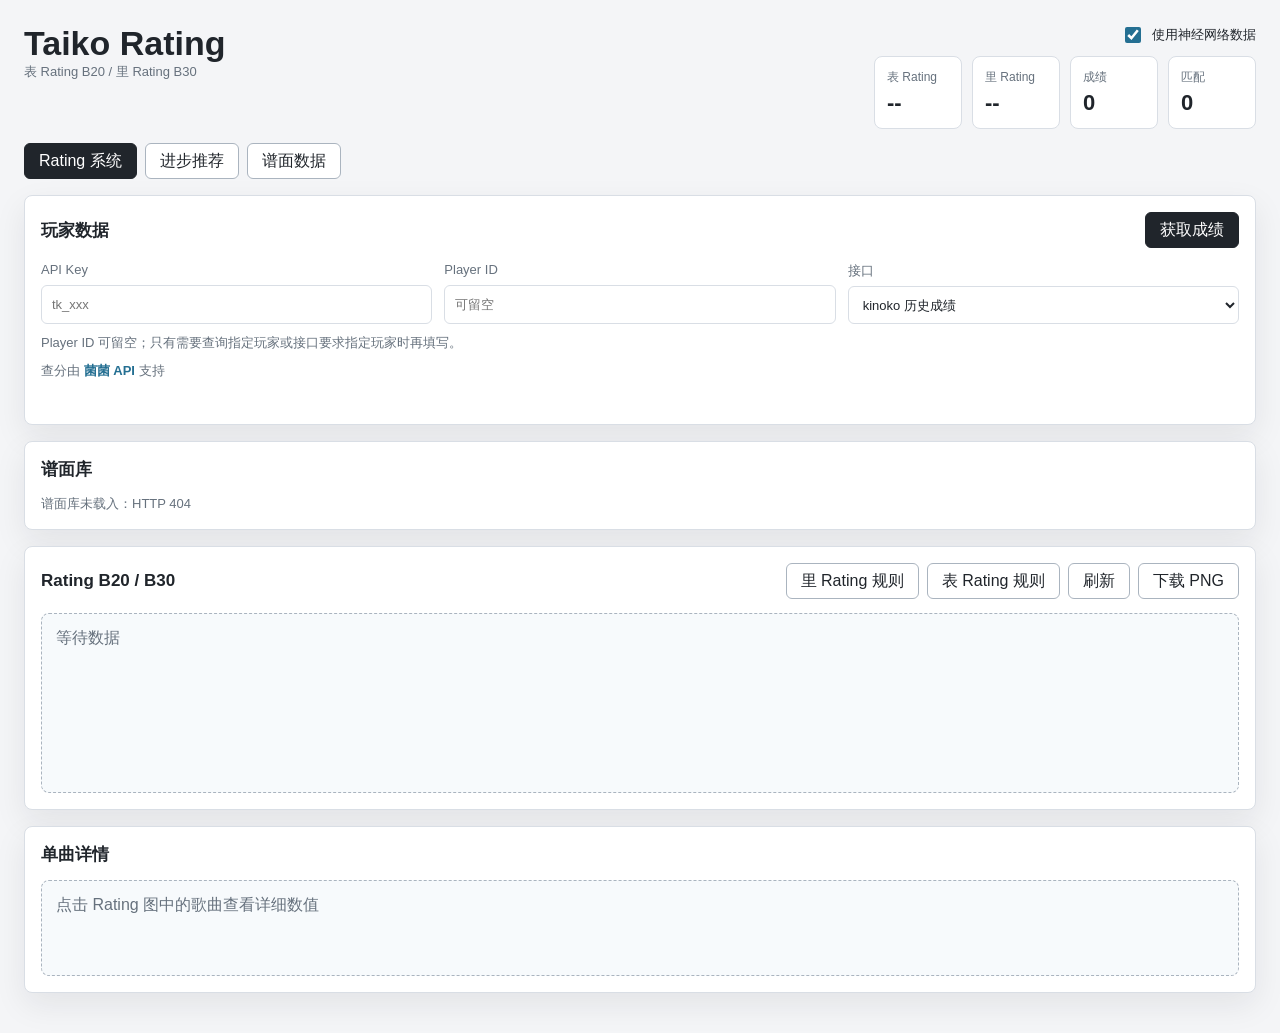
==== index.html @ 65505ca3 "Move feedback votes into chart metrics" ====
<!doctype html>
<html lang="zh-CN">
  <head>
    <meta charset="UTF-8" />
    <meta name="viewport" content="width=device-width, initial-scale=1.0" />
    <title>Taiko Rating</title>
    <link rel="stylesheet" href="styles.css?v=20260706-feedback-inline" />
  </head>
  <body>
    <main class="app-shell">
      <header class="topbar">
        <div>
          <h1>Taiko Rating</h1>
          <p>表 Rating B20 / 里 Rating B30</p>
        </div>
        <div class="topbar-actions">
          <label class="toggle-line">
            <input id="useEncoderInput" type="checkbox" checked />
            使用神经网络数据
          </label>
          <div class="summary-strip">
            <div>
              <span>表 Rating</span>
              <strong id="classicRatingValue">--</strong>
            </div>
            <div>
              <span>里 Rating</span>
              <strong id="ratingValue">--</strong>
            </div>
            <div>
              <span>成绩</span>
              <strong id="recordCount">0</strong>
            </div>
            <div>
              <span>匹配</span>
              <strong id="matchedCount">0</strong>
            </div>
          </div>
        </div>
      </header>

      <nav class="page-tabs" aria-label="页面">
        <button class="is-active" type="button" data-page-target="ratingPage">Rating 系统</button>
        <button type="button" data-page-target="recommendPage">进步推荐</button>
        <button type="button" data-page-target="dataPage">谱面数据</button>
      </nav>

      <section id="ratingPage" class="page-panel is-active">
        <div class="rating-layout">
          <section class="workspace">
            <section class="panel">
              <div class="panel-head">
                <h2>玩家数据</h2>
                <button id="fetchButton" type="button">获取成绩</button>
              </div>
              <div class="form-grid">
                <label>
                  API Key
                  <input id="apiKeyInput" type="password" autocomplete="off" placeholder="tk_xxx" />
                </label>
                <label>
                  Player ID
                  <input id="playerIdInput" type="text" inputmode="numeric" placeholder="可留空" />
                </label>
                <label>
                  接口
                  <select id="endpointSelect">
                    <option value="kinoko">kinoko 历史成绩</option>
                    <option value="hiroba">hiroba 最新成绩</option>
                  </select>
                </label>
              </div>
              <p class="api-credit">Player ID 可留空；只有需要查询指定玩家或接口要求指定玩家时再填写。</p>
              <p class="api-credit">
                查分由
                <a href="https://kinoko.zorua.cn/account?tab=public" target="_blank" rel="noopener noreferrer">菌菌 API</a>
                支持
              </p>
              <p id="fetchStatus" class="status-line"></p>
            </section>

            <section class="panel">
              <div class="panel-head">
                <h2>谱面库</h2>
              </div>
              <p id="constantsStatus" class="status-line"></p>
            </section>

            <section class="panel">
              <div class="panel-head">
                <h2>Rating B20 / B30</h2>
                <div class="button-row rating-actions">
                  <button id="curveButton" type="button">里 Rating 规则</button>
                  <button id="classicRuleButton" type="button">表 Rating 规则</button>
                  <button id="recalculateButton" type="button">刷新</button>
                  <button id="exportButton" type="button">下载 PNG</button>
                </div>
              </div>
              <div id="ratingSvgWrap" class="rating-svg-wrap muted-box">等待数据</div>
            </section>

            <section class="panel">
              <div class="panel-head">
                <h2>单曲详情</h2>
              </div>
              <div id="ratingDetail" class="detail-panel muted-box">点击 Rating 图中的歌曲查看详细数值</div>
            </section>
          </section>
        </div>
      </section>

      <section id="recommendPage" class="page-panel">
        <section class="panel">
          <div class="panel-head">
            <h2>进步推荐</h2>
            <button id="recommendRefreshButton" type="button">刷新推荐</button>
          </div>
          <div class="recommend-controls">
            <label>
              练习对象
              <select id="recommendTargetSelect">
                <option value="auto">自动判断</option>
                <option value="power">大歌力</option>
                <option value="stamina">体力</option>
                <option value="speed">高速力</option>
                <option value="accuracy">精度力</option>
                <option value="rhythm">节奏处理</option>
                <option value="complex">复合处理</option>
              </select>
            </label>
            <label class="toggle-line recommend-toggle">
              <input id="recommendEncoderInput" type="checkbox" />
              推荐神经网络数据
            </label>
            <label class="toggle-line recommend-toggle">
              <input id="recommendLowDifficultyInput" type="checkbox" disabled />
              允许松以下难度
            </label>
          </div>
          <div id="recommendSummary" class="recommend-summary">
            <span class="recommend-chip">等待成绩</span>
          </div>
          <p id="recommendWeakness" class="status-line">先获取成绩并计算 Rating。</p>
        </section>

        <section class="panel">
          <div class="panel-head">
            <h2>推荐歌曲</h2>
            <span id="recommendCount" class="status-line"></span>
          </div>
          <div class="table-wrap">
            <table class="recommend-table">
              <thead>
                <tr>
                  <th>#</th>
                  <th>曲名</th>
                  <th>难度</th>
                  <th>定数</th>
                  <th>区间</th>
                  <th>练习对象</th>
                  <th>特征</th>
                </tr>
              </thead>
              <tbody id="recommendTableBody">
                <tr>
                  <td colspan="7" class="empty-cell">等待成绩</td>
                </tr>
              </tbody>
            </table>
          </div>
        </section>
      </section>

      <section id="dataPage" class="page-panel">
        <section class="panel">
          <div class="panel-head">
            <h2>谱面数据筛选</h2>
            <div class="button-row">
              <button id="addFilterButton" type="button">新增筛选</button>
              <button id="clearFiltersButton" type="button">清空筛选</button>
            </div>
          </div>
          <div class="data-controls">
            <label>
              搜索曲名
              <input id="chartSearchInput" type="search" placeholder="曲名 / 别名 / id" />
            </label>
            <label>
              难度
              <select id="chartCourseSelect">
                <option value="">全部</option>
                <option value="Normal">竹</option>
                <option value="Hard">松</option>
                <option value="Oni">魔王</option>
                <option value="Edit">里魔王</option>
              </select>
            </label>
            <label>
              排序字段
              <select id="chartSortField"></select>
            </label>
            <label>
              方向
              <select id="chartSortDir">
                <option value="desc">降序</option>
                <option value="asc">升序</option>
              </select>
            </label>
          </div>
          <div id="filterRows" class="filter-rows"></div>
          <p id="chartBrowserStatus" class="status-line"></p>
        </section>

        <section class="panel">
          <div class="panel-head">
            <h2>谱面列表</h2>
            <span id="chartResultCount" class="status-line"></span>
          </div>
          <div class="table-wrap">
            <table class="data-table">
              <thead>
                <tr>
                  <th>曲名</th>
                  <th>难度</th>
                  <th>星级</th>
                  <th>定数</th>
                  <th>BPM</th>
                  <th>combo</th>
                  <th>复合</th>
                  <th>平均密度</th>
                  <th>瞬间密度</th>
                  <th>咚咔复杂度</th>
                  <th>BPM变化</th>
                  <th>HS变化</th>
                  <th>来源</th>
                </tr>
              </thead>
              <tbody id="chartTableBody">
                <tr>
                  <td colspan="13" class="empty-cell">谱面库加载中</td>
                </tr>
              </tbody>
            </table>
          </div>
          <div id="chartPagination" class="pagination" aria-label="谱面分页"></div>
        </section>

      </section>
    </main>

    <div id="chartModal" class="modal-backdrop" hidden>
      <section class="modal-panel" role="dialog" aria-modal="true" aria-labelledby="chartModalTitle">
        <div class="modal-head">
          <div>
            <span>谱面详情</span>
            <h2 id="chartModalTitle">谱面详情</h2>
          </div>
          <button id="chartModalClose" class="modal-close" type="button">关闭</button>
        </div>
        <div id="chartModalBody" class="modal-body"></div>
      </section>
    </div>

    <div id="curveModal" class="modal-backdrop" hidden>
      <section class="modal-panel curve-modal-panel" role="dialog" aria-modal="true" aria-labelledby="curveModalTitle">
        <div class="modal-head">
          <div>
            <span>里 Rating 规则</span>
            <h2 id="curveModalTitle">能打什么定数</h2>
          </div>
          <button id="curveModalClose" class="modal-close" type="button">关闭</button>
        </div>
        <div class="modal-body">
          <figure class="curve-figure">
            <img src="taiko_rating_curve.png?v=20260706-feedback-inline" alt="太鼓新 Rating 分数补正曲线" />
            <figcaption>里 Rating 单曲评价 = 谱面定数 + 分数补正。</figcaption>
          </figure>
          <div class="rule-copy">
            <p>里 Rating 是为了描述“你大致能打什么定数的歌曲”而设计的：它只统计已经过关的成绩，并按分数曲线给单曲定数加上补正。</p>
            <p>这个数值主要补足表 Rating 对入门和非顶尖玩家不够友好的问题。表 Rating 很依赖良率与旧公式映射，低分段容易出现“数值很好看但不直观对应能打的定数”的情况；里 Rating 则优先把过关能力放在中心。</p>
          </div>
        </div>
      </section>
    </div>

    <div id="classicRuleModal" class="modal-backdrop" hidden>
      <section class="modal-panel curve-modal-panel" role="dialog" aria-modal="true" aria-labelledby="classicRuleModalTitle">
        <div class="modal-head">
          <div>
            <span>表 Rating 规则</span>
            <h2 id="classicRuleModalTitle">旧公式与六维</h2>
          </div>
          <button id="classicRuleModalClose" class="modal-close" type="button">关闭</button>
        </div>
        <div class="modal-body">
          <div class="rule-copy">
            <h3>表 Rating</h3>
            <p>表 Rating 使用旧社区公式。单曲先把谱面定数映射成“定数得点 x”，再把玩家良率映射成“良率表现 y”，最后把 x 和 y 合成为单曲表 Rating；总分取单曲表 Rating 的 B20，并固定除以 20。</p>
            <h3>关键数值</h3>
            <p>定数得点是把谱面定数换算成旧公式内部难度分的结果。它不是原始定数，而是“这首谱面本身有多难”的非线性分值，越高定数增长越快。</p>
            <p>复合数值表示谱面里需要手顺处理的复合配置强度，主要描述长复合、复杂复合、复合密集段带来的处理压力。</p>
            <p>咚咔复杂度表示红蓝音符类型切换的复杂程度，越高说明咚/咔交替、音色切换和识别负担越重；它会参与节奏处理维度，而不是直接等同于复合处理。</p>
            <h3>六维数据</h3>
            <p>六维基于表 Rating 的单曲结果继续拆分：大歌力主要来自定数得点，精度力主要来自良率表现，体力来自平均密度，高速力来自瞬间密度，节奏处理来自咚咔复杂度和 BPM 变化，复合处理来自复合数值。</p>
            <p>每个维度都会对可计入歌曲单独取 B20，再固定除以 20，所以六维不是同一批歌的拆解，而是各维度各自的最佳二十首。</p>
          </div>
        </div>
      </section>
    </div>

    <div id="exportModal" class="modal-backdrop" hidden>
      <section class="modal-panel export-modal-panel" role="dialog" aria-modal="true" aria-labelledby="exportModalTitle">
        <div class="modal-head">
          <div>
            <span>下载 PNG</span>
            <h2 id="exportModalTitle">Rating 图片已生成</h2>
          </div>
          <button id="exportModalClose" class="modal-close" type="button">关闭</button>
        </div>
        <div class="modal-body">
          <p class="export-help">如果手机没有自动保存，请点“打开原图”或长按图片保存。</p>
          <div class="button-row export-actions">
            <a id="exportDownloadLink" class="button-link" href="#" download>保存 PNG</a>
            <button id="exportOpenButton" type="button">打开原图</button>
          </div>
          <img id="exportImage" class="export-preview" alt="Rating PNG 预览" />
        </div>
      </section>
    </div>

    <script>
      window.TAIKO_FEEDBACK_API_BASE = "https://taiko-rating-feedback.mmtumr.workers.dev";
    </script>
    <script src="rating_image.js?v=20260706-feedback-inline"></script>
    <script src="app.js?v=20260706-feedback-inline"></script>
  </body>
</html>
---- styles.css ----
:root {
  color-scheme: light;
  --bg: #f4f5f7;
  --surface: #ffffff;
  --surface-2: #f7fafc;
  --line: #d9dee5;
  --line-strong: #aab4bf;
  --ink: #20252b;
  --muted: #66717d;
  --accent: #a23b35;
  --blue: #246f92;
  --green: #237b62;
  --shadow: 0 12px 32px rgba(23, 31, 42, 0.08);
}

* {
  box-sizing: border-box;
}

body {
  margin: 0;
  background: var(--bg);
  color: var(--ink);
  font-family: "Microsoft YaHei", "Segoe UI", Arial, sans-serif;
}

button,
input,
select,
textarea {
  font: inherit;
}

button,
.button-link {
  border: 1px solid var(--ink);
  background: var(--ink);
  color: #fff;
  min-height: 36px;
  padding: 0 14px;
  border-radius: 6px;
  cursor: pointer;
  display: inline-flex;
  align-items: center;
  justify-content: center;
  text-decoration: none;
}

button:hover,
.button-link:hover {
  filter: brightness(0.96);
}

button:disabled {
  cursor: wait;
  opacity: 0.68;
}

.button-row {
  display: flex;
  flex-wrap: wrap;
  gap: 8px;
}

.button-row button,
.button-row .button-link,
.page-tabs button {
  background: #fff;
  color: var(--ink);
  border-color: var(--line-strong);
}

.app-shell {
  min-height: 100vh;
  padding: 24px;
}

.topbar {
  display: flex;
  justify-content: space-between;
  gap: 20px;
  align-items: flex-start;
  margin-bottom: 14px;
}

.topbar-actions {
  display: grid;
  justify-items: end;
  gap: 10px;
}

h1,
h2,
h3,
p {
  margin: 0;
}

h1 {
  font-size: 34px;
  letter-spacing: 0;
}

h2 {
  font-size: 17px;
  letter-spacing: 0;
}

h3 {
  font-size: 16px;
}

.topbar p,
.status-line,
.subtle {
  color: var(--muted);
  font-size: 13px;
}

.summary-strip {
  display: grid;
  grid-template-columns: repeat(4, minmax(88px, 1fr));
  gap: 10px;
}

.summary-strip div {
  border: 1px solid var(--line);
  background: var(--surface);
  padding: 12px;
  border-radius: 8px;
  min-width: 88px;
}

.summary-strip span {
  display: block;
  color: var(--muted);
  font-size: 12px;
}

.summary-strip strong {
  display: block;
  font-size: 22px;
  margin-top: 4px;
}

.toggle-line {
  display: inline-flex;
  align-items: center;
  gap: 8px;
  color: var(--ink);
  font-size: 13px;
  user-select: none;
}

.toggle-line input {
  width: 16px;
  min-height: 16px;
  accent-color: var(--blue);
}

.page-tabs {
  display: flex;
  gap: 8px;
  margin-bottom: 16px;
}

.page-tabs button.is-active {
  background: var(--ink);
  color: #fff;
  border-color: var(--ink);
}

.page-panel {
  display: none;
}

.page-panel.is-active {
  display: block;
}

.rating-layout {
  display: block;
}

.workspace {
  min-width: 0;
}

.panel {
  background: var(--surface);
  border: 1px solid var(--line);
  border-radius: 8px;
  padding: 16px;
  box-shadow: var(--shadow);
  margin-bottom: 16px;
}

.panel-head {
  display: flex;
  justify-content: space-between;
  align-items: center;
  gap: 12px;
  margin-bottom: 14px;
}

.form-grid,
.data-controls {
  display: grid;
  grid-template-columns: repeat(3, minmax(160px, 1fr));
  gap: 12px;
}

.data-controls {
  grid-template-columns: minmax(220px, 1.3fr) repeat(3, minmax(130px, 1fr));
}

label {
  display: grid;
  gap: 6px;
  color: var(--muted);
  font-size: 13px;
}

input,
select,
textarea {
  width: 100%;
  border: 1px solid var(--line);
  border-radius: 6px;
  background: #fff;
  color: var(--ink);
  min-height: 38px;
  padding: 8px 10px;
  outline: none;
}

input:focus,
select:focus,
textarea:focus {
  border-color: var(--blue);
  box-shadow: 0 0 0 3px rgba(36, 111, 146, 0.14);
}

.status-line {
  min-height: 18px;
  margin-top: 10px;
}

.api-credit {
  margin: 10px 0 0;
  color: var(--muted);
  font-size: 13px;
}

.api-credit a {
  color: var(--blue);
  font-weight: 700;
  text-decoration: none;
}

.api-credit a:hover {
  text-decoration: underline;
}

.table-wrap {
  overflow: auto;
  border: 1px solid var(--line);
  border-radius: 8px;
}

table {
  width: 100%;
  border-collapse: collapse;
  min-width: 820px;
}

.data-table {
  min-width: 1260px;
}

.recommend-table {
  min-width: 1020px;
}

th,
td {
  text-align: left;
  padding: 9px 10px;
  border-bottom: 1px solid var(--line);
  font-size: 13px;
  vertical-align: middle;
}

th {
  background: #eef1f4;
  color: var(--muted);
  font-weight: 700;
  white-space: nowrap;
}

td {
  background: #fff;
}

tr:last-child td {
  border-bottom: 0;
}

tbody tr.clickable-row {
  cursor: pointer;
}

tbody tr.clickable-row:hover td,
tbody tr.clickable-row.is-selected td {
  background: #eef7fb;
}

.empty-cell {
  color: var(--muted);
  text-align: center;
  padding: 40px 12px;
}

.rating-svg-wrap {
  overflow: auto;
  border: 1px solid var(--line);
  border-radius: 8px;
  background: #f7fafc;
}

.rating-svg-wrap.muted-box {
  min-height: 180px;
}

.rating-object-svg {
  display: block;
  width: 100%;
  min-width: 980px;
  height: auto;
}

.rating-svg-row {
  cursor: pointer;
  outline: none;
}

.rating-svg-row:hover rect:first-child,
.rating-svg-row:focus rect:first-child {
  fill: #eef7fb;
  stroke-width: 2;
}

.level-badge,
.source-badge {
  display: inline-flex;
  min-width: 34px;
  justify-content: center;
  border: 1px solid var(--line);
  border-radius: 999px;
  padding: 2px 8px;
  color: var(--muted);
  background: var(--surface-2);
  white-space: nowrap;
}

.source-badge.excel {
  color: var(--green);
  border-color: rgba(35, 123, 98, 0.28);
  background: rgba(35, 123, 98, 0.08);
}

.source-badge.fumen {
  color: #8a5a12;
  border-color: rgba(138, 90, 18, 0.28);
  background: rgba(138, 90, 18, 0.08);
}

.source-badge.encoder {
  color: var(--blue);
  border-color: rgba(36, 111, 146, 0.28);
  background: rgba(36, 111, 146, 0.08);
}

.recommend-summary {
  display: flex;
  flex-wrap: wrap;
  gap: 8px;
}

.recommend-controls {
  display: grid;
  grid-template-columns: minmax(180px, 260px) repeat(2, max-content);
  gap: 12px;
  align-items: end;
  margin-bottom: 12px;
}

.recommend-toggle {
  min-height: 38px;
  padding-bottom: 1px;
}

.recommend-toggle:has(input:disabled) {
  opacity: 0.55;
}

.recommend-chip,
.recommend-band {
  display: inline-flex;
  align-items: center;
  min-height: 28px;
  border: 1px solid var(--line);
  border-radius: 999px;
  padding: 3px 10px;
  background: var(--surface-2);
  color: var(--muted);
  font-size: 13px;
  white-space: nowrap;
}

.recommend-chip strong {
  color: var(--ink);
  margin-right: 4px;
}

.recommend-band.same {
  color: var(--blue);
  border-color: rgba(36, 111, 146, 0.28);
  background: rgba(36, 111, 146, 0.08);
}

.recommend-band.high {
  color: #8a5a12;
  border-color: rgba(138, 90, 18, 0.28);
  background: rgba(138, 90, 18, 0.08);
}

.recommend-band.low {
  color: var(--green);
  border-color: rgba(35, 123, 98, 0.28);
  background: rgba(35, 123, 98, 0.08);
}

.detail-panel {
  min-height: 96px;
}

.muted-box {
  border: 1px dashed var(--line-strong);
  border-radius: 8px;
  padding: 14px;
  color: var(--muted);
  background: var(--surface-2);
}

.detail-grid {
  display: grid;
  grid-template-columns: repeat(4, minmax(120px, 1fr));
  gap: 10px;
}

.detail-item {
  border: 1px solid var(--line);
  border-radius: 8px;
  padding: 10px;
  background: #fff;
}

.detail-item span {
  display: block;
  color: var(--muted);
  font-size: 12px;
  margin-bottom: 5px;
}

.detail-item strong {
  display: block;
  overflow-wrap: anywhere;
  font-size: 15px;
}

.filter-rows {
  display: grid;
  gap: 8px;
  margin-top: 12px;
}

.filter-row {
  display: grid;
  grid-template-columns: minmax(140px, 1fr) 110px minmax(160px, 1.2fr) auto;
  gap: 8px;
  align-items: end;
}

.filter-row button {
  min-width: 70px;
  background: #fff;
  color: var(--ink);
  border-color: var(--line-strong);
}

.pagination {
  display: flex;
  flex-wrap: wrap;
  gap: 8px;
  align-items: center;
  justify-content: flex-end;
  margin-top: 12px;
}

.pagination button {
  min-width: 38px;
  height: 34px;
  padding: 0 10px;
  background: #fff;
  color: var(--ink);
  border-color: var(--line-strong);
}

.pagination button.is-active {
  color: #fff;
  background: var(--blue);
  border-color: var(--blue);
}

.pagination button:disabled {
  cursor: not-allowed;
  color: var(--muted);
  background: var(--surface-2);
  opacity: 0.62;
}

.pagination-gap {
  color: var(--muted);
  padding: 0 2px;
}

.numeric {
  font-variant-numeric: tabular-nums;
}

body.modal-open {
  overflow: hidden;
}

.modal-backdrop {
  position: fixed;
  inset: 0;
  z-index: 20;
  display: grid;
  place-items: center;
  padding: 18px;
  background: rgba(15, 23, 32, 0.46);
}

.modal-backdrop[hidden] {
  display: none;
}

.modal-panel {
  width: min(1120px, 100%);
  max-height: calc(100vh - 36px);
  overflow: auto;
  background: var(--surface);
  border: 1px solid var(--line);
  border-radius: 8px;
  box-shadow: 0 22px 56px rgba(15, 23, 32, 0.24);
}

.modal-head {
  position: sticky;
  top: 0;
  z-index: 1;
  display: flex;
  justify-content: space-between;
  align-items: flex-start;
  gap: 14px;
  padding: 16px;
  border-bottom: 1px solid var(--line);
  background: rgba(255, 255, 255, 0.96);
}

.modal-head span {
  display: block;
  color: var(--muted);
  font-size: 12px;
  margin-bottom: 4px;
}

.modal-head h2 {
  overflow-wrap: anywhere;
}

.modal-close {
  background: #fff;
  color: var(--ink);
  border-color: var(--line-strong);
  flex: 0 0 auto;
}

.modal-body {
  display: grid;
  gap: 16px;
  padding: 16px;
}

.modal-section {
  display: grid;
  gap: 10px;
}

.feedback-section {
  border-top: 1px solid var(--line);
  padding-top: 4px;
}

.feedback-head {
  display: flex;
  justify-content: space-between;
  gap: 12px;
  align-items: baseline;
}

.feedback-head span,
.feedback-counts {
  color: var(--muted);
  font-size: 12px;
}

.feedback-grid {
  display: grid;
  gap: 8px;
}

.feedback-row {
  display: grid;
  grid-template-columns: minmax(150px, 1fr) auto minmax(120px, auto);
  gap: 10px;
  align-items: center;
  border: 1px solid var(--line);
  border-radius: 8px;
  padding: 10px;
  background: #fff;
}

.feedback-row strong,
.feedback-row span {
  display: block;
}

.feedback-row span {
  color: var(--muted);
  font-size: 12px;
  margin-top: 3px;
}

.feedback-buttons {
  display: flex;
  gap: 8px;
}

.feedback-buttons button {
  min-height: 32px;
  padding: 0 10px;
  background: #fff;
  color: var(--ink);
  border-color: var(--line-strong);
}

.feedback-buttons button.is-selected {
  color: #fff;
  background: var(--blue);
  border-color: var(--blue);
}

.feedback-detail-item {
  display: grid;
  gap: 8px;
}

.feedback-inline {
  display: grid;
  gap: 6px;
}

.feedback-inline .feedback-buttons {
  display: grid;
  grid-template-columns: 1fr 1fr;
}

.feedback-inline .feedback-buttons button {
  width: 100%;
  min-height: 30px;
  padding: 0 8px;
}

.preview-images {
  display: grid;
  grid-template-columns: repeat(auto-fit, minmax(280px, 1fr));
  gap: 12px;
  align-items: start;
}

.preview-figure {
  margin: 0;
  overflow: hidden;
  border: 1px solid var(--line);
  border-radius: 8px;
  background: #fff;
}

.preview-figure img {
  display: block;
  width: 100%;
  height: auto;
  background: #fff;
}

.local-preview-figure {
  grid-column: 1 / -1;
}

.local-preview-frame {
  max-height: 720px;
  overflow: auto;
  background: #f7f8fa;
}

.local-preview-svg {
  display: block;
  width: 100%;
  min-width: 820px;
  height: auto;
}

.chart-player-figure {
  grid-column: 1 / -1;
}

.chart-player {
  display: grid;
  gap: 10px;
  padding: 12px;
  background: #f7f8fa;
}

.chart-player-canvas {
  display: block;
  width: 100%;
  height: 260px;
  border: 1px solid var(--line);
  border-radius: 8px;
  background: #fff;
}

.chart-player-controls {
  display: grid;
  grid-template-columns: auto minmax(180px, 1fr) auto auto auto;
  gap: 10px;
  align-items: center;
}

.chart-player-controls button,
.chart-player-controls select {
  min-height: 34px;
  background: #fff;
  color: var(--ink);
  border-color: var(--line-strong);
}

.chart-player-controls input[type="range"] {
  width: 100%;
  accent-color: var(--blue);
}

.chart-player-time {
  color: var(--muted);
  font-size: 13px;
  font-variant-numeric: tabular-nums;
  white-space: nowrap;
}

.preview-figure figcaption {
  display: flex;
  justify-content: space-between;
  gap: 10px;
  padding: 8px 10px;
  border-top: 1px solid var(--line);
  color: var(--muted);
  font-size: 12px;
}

.preview-empty {
  min-height: 80px;
  display: grid;
  place-items: center;
}

.curve-modal-panel,
.export-modal-panel {
  width: min(1040px, 100%);
}

.curve-figure {
  margin: 0;
  overflow: hidden;
  border: 1px solid var(--line);
  border-radius: 8px;
  background: #fff;
}

.curve-figure img {
  display: block;
  width: 100%;
  height: auto;
}

.curve-figure figcaption,
.export-help {
  color: var(--muted);
  font-size: 13px;
}

.curve-figure figcaption {
  padding: 10px 12px;
  border-top: 1px solid var(--line);
}

.rule-copy {
  display: grid;
  gap: 10px;
  color: var(--muted);
  font-size: 14px;
  line-height: 1.72;
}

.rule-copy h3 {
  margin-top: 2px;
  color: var(--ink);
}

.export-actions {
  justify-content: flex-start;
}

.export-preview {
  display: block;
  width: 100%;
  height: auto;
  border: 1px solid var(--line);
  border-radius: 8px;
  background: #fff;
}

@media (max-width: 1100px) {
  .topbar {
    flex-direction: column;
  }

  .topbar-actions {
    justify-items: stretch;
    width: 100%;
  }
}

@media (max-width: 760px) {
  .app-shell {
    padding: 12px;
  }

  .topbar,
  .panel-head {
    align-items: stretch;
    flex-direction: column;
  }

  .form-grid,
  .data-controls,
  .recommend-controls,
  .detail-grid,
  .filter-row {
    grid-template-columns: 1fr;
  }

  .summary-strip {
    grid-template-columns: repeat(2, minmax(0, 1fr));
  }

  .page-tabs,
  .rating-actions,
  .export-actions {
    display: grid;
    grid-template-columns: 1fr 1fr;
  }

  .rating-actions button:first-child,
  .export-actions .button-link {
    grid-column: 1 / -1;
  }

  .page-tabs button,
  .button-row button,
  .button-row .button-link {
    width: 100%;
    min-height: 42px;
    padding: 0 10px;
  }

  .panel {
    padding: 12px;
    margin-bottom: 12px;
  }

  .rating-svg-wrap,
  .table-wrap,
  .local-preview-frame {
    -webkit-overflow-scrolling: touch;
  }

  .rating-object-svg {
    min-width: 760px;
  }

  .data-table {
    min-width: 1120px;
  }

  .recommend-table {
    min-width: 920px;
  }

  .local-preview-svg {
    min-width: 720px;
  }

  .chart-player-canvas {
    height: 230px;
  }

  .chart-player-controls {
    grid-template-columns: 1fr 1fr;
  }

  .feedback-head,
  .feedback-row {
    align-items: stretch;
    grid-template-columns: 1fr;
  }

  .feedback-head {
    display: grid;
  }

  .feedback-buttons {
    display: grid;
    grid-template-columns: 1fr 1fr;
  }

  .chart-player-controls input[type="range"],
  .chart-player-time {
    grid-column: 1 / -1;
  }

  .modal-backdrop {
    padding: 0;
  }

  .modal-panel {
    width: 100%;
    min-height: 100vh;
    max-height: 100vh;
    border-radius: 0;
  }

  .modal-head {
    align-items: stretch;
    flex-direction: column;
  }

  .preview-images {
    grid-template-columns: 1fr;
  }

  .preview-figure figcaption {
    flex-direction: column;
  }

  h1 {
    font-size: 28px;
  }
}

@media (max-width: 420px) {
  .app-shell {
    padding: 10px;
  }

  h1 {
    font-size: 24px;
  }

  .summary-strip strong {
    font-size: 20px;
  }

  .rating-actions,
  .export-actions {
    grid-template-columns: 1fr;
  }
}
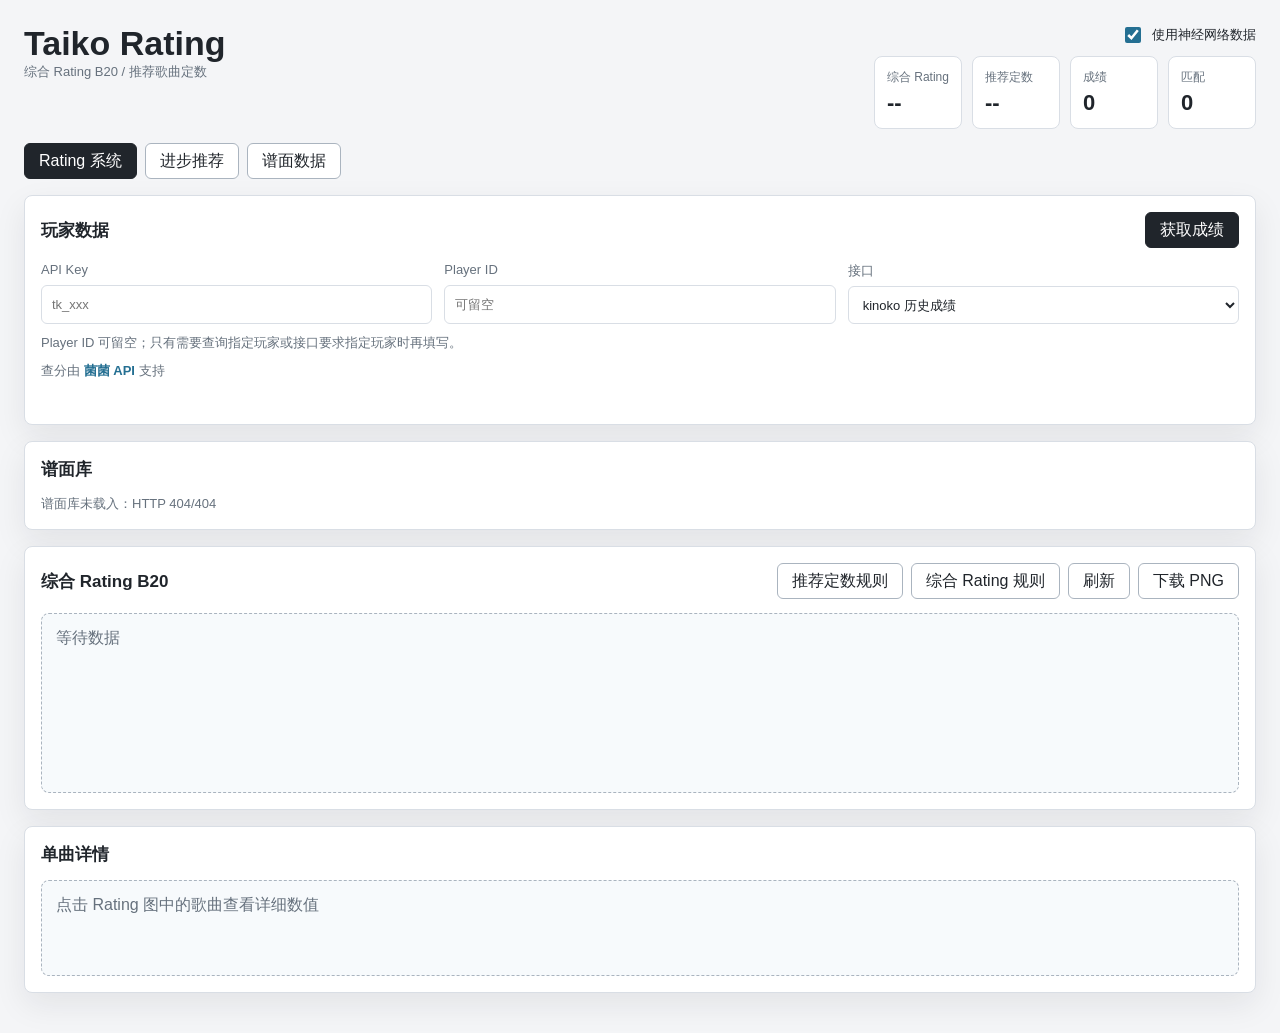
==== commit 5aaebede: "Replace new rating with playable constant" ====
--- a/index.html
+++ b/index.html
@@ -11,7 +11,7 @@
       <header class="topbar">
         <div>
           <h1>Taiko Rating</h1>
-          <p>表 Rating B20 / 里 Rating B30</p>
+          <p>综合 Rating B20 / 推荐歌曲定数</p>
         </div>
         <div class="topbar-actions">
           <label class="toggle-line">
@@ -20,11 +20,11 @@
           </label>
           <div class="summary-strip">
             <div>
-              <span>表 Rating</span>
+              <span>综合 Rating</span>
               <strong id="classicRatingValue">--</strong>
             </div>
             <div>
-              <span>里 Rating</span>
+              <span>推荐定数</span>
               <strong id="ratingValue">--</strong>
             </div>
             <div>
@@ -88,10 +88,10 @@
 
             <section class="panel">
               <div class="panel-head">
-                <h2>Rating B20 / B30</h2>
+                <h2>综合 Rating B20</h2>
                 <div class="button-row rating-actions">
-                  <button id="curveButton" type="button">里 Rating 规则</button>
-                  <button id="classicRuleButton" type="button">表 Rating 规则</button>
+                  <button id="curveButton" type="button">推荐定数规则</button>
+                  <button id="classicRuleButton" type="button">综合 Rating 规则</button>
                   <button id="recalculateButton" type="button">刷新</button>
                   <button id="exportButton" type="button">下载 PNG</button>
                 </div>
@@ -120,12 +120,12 @@
               练习对象
               <select id="recommendTargetSelect">
                 <option value="auto">自动判断</option>
-                <option value="power">大歌力</option>
                 <option value="stamina">体力</option>
-                <option value="speed">高速力</option>
-                <option value="accuracy">精度力</option>
-                <option value="rhythm">节奏处理</option>
-                <option value="complex">复合处理</option>
+                <option value="handspeed">手速</option>
+                <option value="burst">爆发</option>
+                <option value="accuracy">精度</option>
+                <option value="rhythm">节奏</option>
+                <option value="complex">复合</option>
               </select>
             </label>
             <label class="toggle-line recommend-toggle">
@@ -265,19 +265,15 @@
       <section class="modal-panel curve-modal-panel" role="dialog" aria-modal="true" aria-labelledby="curveModalTitle">
         <div class="modal-head">
           <div>
-            <span>里 Rating 规则</span>
-            <h2 id="curveModalTitle">能打什么定数</h2>
+            <span>推荐定数规则</span>
+            <h2 id="curveModalTitle">大约能打什么定数</h2>
           </div>
           <button id="curveModalClose" class="modal-close" type="button">关闭</button>
         </div>
         <div class="modal-body">
-          <figure class="curve-figure">
-            <img src="taiko_rating_curve.png?v=20260706-feedback-inline" alt="太鼓新 Rating 分数补正曲线" />
-            <figcaption>里 Rating 单曲评价 = 谱面定数 + 分数补正。</figcaption>
-          </figure>
           <div class="rule-copy">
-            <p>里 Rating 是为了描述“你大致能打什么定数的歌曲”而设计的：它只统计已经过关的成绩，并按分数曲线给单曲定数加上补正。</p>
-            <p>这个数值主要补足表 Rating 对入门和非顶尖玩家不够友好的问题。表 Rating 很依赖良率与旧公式映射，低分段容易出现“数值很好看但不直观对应能打的定数”的情况；里 Rating 则优先把过关能力放在中心。</p>
+            <p>推荐定数由综合 Rating 映射到历史段位赤合格能力，再换算为对应段位歌曲的平均传统定数。</p>
+            <p>换算采用初段到达人的单调分段曲线；例如综合 Rating 0.88 对应推荐定数约 6.93。它表示稳定适玩的中心值，不是偶然过关上限。</p>
           </div>
         </div>
       </section>
@@ -287,21 +283,21 @@
       <section class="modal-panel curve-modal-panel" role="dialog" aria-modal="true" aria-labelledby="classicRuleModalTitle">
         <div class="modal-head">
           <div>
-            <span>表 Rating 规则</span>
+            <span>综合 Rating 规则</span>
             <h2 id="classicRuleModalTitle">旧公式与六维</h2>
           </div>
           <button id="classicRuleModalClose" class="modal-close" type="button">关闭</button>
         </div>
         <div class="modal-body">
           <div class="rule-copy">
-            <h3>表 Rating</h3>
-            <p>表 Rating 使用旧社区公式。单曲先把谱面定数映射成“定数得点 x”，再把玩家良率映射成“良率表现 y”，最后把 x 和 y 合成为单曲表 Rating；总分取单曲表 Rating 的 B20，并固定除以 20。</p>
+            <h3>综合 Rating</h3>
+            <p>综合 Rating 的单曲公式与 SakuraBot 综合精度算法一致：先把谱面定数映射成“定数得点 x”，再把（良 + 可 × 0.5）÷ 总 Note 映射成“良率表现 y”，最后合成为单曲综合 Rating。所有难度均可参与，总分为单曲 Rating 前 20 名的算术平均；同一歌曲的不同难度分别计入。</p>
             <h3>关键数值</h3>
             <p>定数得点是把谱面定数换算成旧公式内部难度分的结果。它不是原始定数，而是“这首谱面本身有多难”的非线性分值，越高定数增长越快。</p>
             <p>复合数值表示谱面里需要手顺处理的复合配置强度，主要描述长复合、复杂复合、复合密集段带来的处理压力。</p>
             <p>咚咔复杂度表示红蓝音符类型切换的复杂程度，越高说明咚/咔交替、音色切换和识别负担越重；它会参与节奏处理维度，而不是直接等同于复合处理。</p>
             <h3>六维数据</h3>
-            <p>六维基于表 Rating 的单曲结果继续拆分：大歌力主要来自定数得点，精度力主要来自良率表现，体力来自平均密度，高速力来自瞬间密度，节奏处理来自咚咔复杂度和 BPM 变化，复合处理来自复合数值。</p>
+            <p>六维优先使用 Sakura Bot v2 谱面常数，分别表示体力、持续手速、短时爆发、精度、节奏与复合。轴旁数值表示专项绝对 Rating，六边形形状表示相对同 Rating 基准的能力倾向；困难及以下谱面使用现有谱面特征兼容计算。</p>
             <p>每个维度都会对可计入歌曲单独取 B20，再固定除以 20，所以六维不是同一批歌的拆解，而是各维度各自的最佳二十首。</p>
           </div>
         </div>
@@ -331,7 +327,7 @@
     <script>
       window.TAIKO_FEEDBACK_API_BASE = "https://taiko-rating-feedback.mmtumr.workers.dev";
     </script>
-    <script src="rating_image.js?v=20260706-feedback-inline"></script>
-    <script src="app.js?v=20260706-feedback-inline"></script>
+    <script src="rating_image.js?v=20260715-classic-rating-constant"></script>
+    <script src="app.js?v=20260715-classic-rating-constant"></script>
   </body>
 </html>
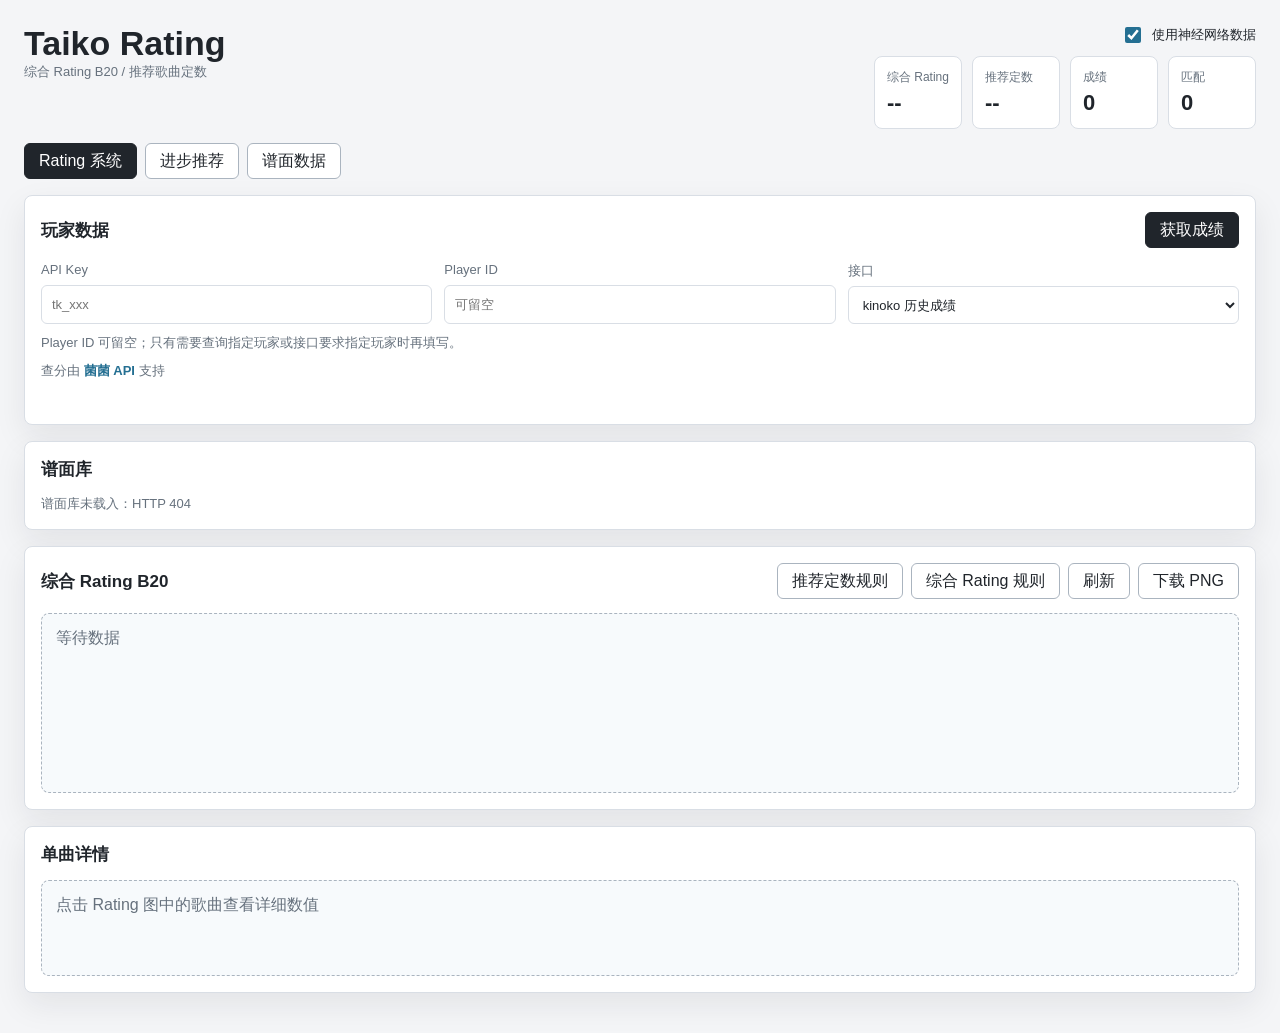
==== commit 0bc08b3c: "Refresh V4 abilities and chart feedback" ====
--- a/index.html
+++ b/index.html
@@ -4,7 +4,7 @@
     <meta charset="UTF-8" />
     <meta name="viewport" content="width=device-width, initial-scale=1.0" />
     <title>Taiko Rating</title>
-    <link rel="stylesheet" href="styles.css?v=20260706-feedback-inline" />
+    <link rel="stylesheet" href="styles.css?v=20260716-event-scroll-position" />
   </head>
   <body>
     <main class="app-shell">
@@ -121,7 +121,7 @@
               <select id="recommendTargetSelect">
                 <option value="auto">自动判断</option>
                 <option value="stamina">体力</option>
-                <option value="handspeed">手速</option>
+                <option value="reading">读谱</option>
                 <option value="burst">爆发</option>
                 <option value="accuracy">精度</option>
                 <option value="rhythm">节奏</option>
@@ -272,8 +272,8 @@
         </div>
         <div class="modal-body">
           <div class="rule-copy">
-            <p>推荐定数由综合 Rating 映射到历史段位赤合格能力，再换算为对应段位歌曲的平均传统定数。</p>
-            <p>换算采用初段到达人的单调分段曲线；例如综合 Rating 0.88 对应推荐定数约 6.93。它表示稳定适玩的中心值，不是偶然过关上限。</p>
+            <p>推荐定数同时参考新 Rating 与综合 Rating。新 Rating 是通关成绩按“谱面定数 + 分数加成”取前 20 首的平均；综合 Rating 是定数 B20。</p>
+            <p>综合 Rating 低于五段时，直接使用新 Rating 对应定数；达到五段后，取新 Rating 对应定数与历史段位拟合定数中较低的值。这样低段位不会被段位曲线的高起点抬高，高段位也不会被新 Rating 过度推高。</p>
           </div>
         </div>
       </section>
@@ -284,7 +284,7 @@
         <div class="modal-head">
           <div>
             <span>综合 Rating 规则</span>
-            <h2 id="classicRuleModalTitle">旧公式与六维</h2>
+            <h2 id="classicRuleModalTitle">综合 Rating 与 V4 新六维</h2>
           </div>
           <button id="classicRuleModalClose" class="modal-close" type="button">关闭</button>
         </div>
@@ -296,9 +296,9 @@
             <p>定数得点是把谱面定数换算成旧公式内部难度分的结果。它不是原始定数，而是“这首谱面本身有多难”的非线性分值，越高定数增长越快。</p>
             <p>复合数值表示谱面里需要手顺处理的复合配置强度，主要描述长复合、复杂复合、复合密集段带来的处理压力。</p>
             <p>咚咔复杂度表示红蓝音符类型切换的复杂程度，越高说明咚/咔交替、音色切换和识别负担越重；它会参与节奏处理维度，而不是直接等同于复合处理。</p>
-            <h3>六维数据</h3>
-            <p>六维优先使用 Sakura Bot v2 谱面常数，分别表示体力、持续手速、短时爆发、精度、节奏与复合。轴旁数值表示专项绝对 Rating，六边形形状表示相对同 Rating 基准的能力倾向；困难及以下谱面使用现有谱面特征兼容计算。</p>
-            <p>每个维度都会对可计入歌曲单独取 B20，再固定除以 20，所以六维不是同一批歌的拆解，而是各维度各自的最佳二十首。</p>
+            <h3>V4 新六维</h3>
+            <p>六维优先使用谱面库内嵌的 V4 能力定数，分别表示体力、读谱、短时爆发、精度、节奏与复合。读谱基于原生 BPM 与 #SCROLL 的全库统计，综合慢速同屏信息量、快速近判定压力、突变与混速；它独立参与单曲公式，不再作为爆发或节奏的手速限制。体力、读谱、爆发、节奏与复合会把对应谱面能力定数和本次良率带入单曲公式；精度还会结合不可率与综合表现。没有 V4 数据的低难度谱面使用现有谱面特征兼容计算。</p>
+            <p>每个维度独立取该维度最高的 20 首，做简单算术平均（专项 B20）。轴旁小数是专项绝对能力；六边形以综合 Rating 附近谱面的中位数和 MAD 为基准，50 表示“同水平典型”，不是玩家百分位。样本较少时倾向值会向 50 收缩。</p>
           </div>
         </div>
       </section>
@@ -327,7 +327,7 @@
     <script>
       window.TAIKO_FEEDBACK_API_BASE = "https://taiko-rating-feedback.mmtumr.workers.dev";
     </script>
-    <script src="rating_image.js?v=20260715-classic-rating-constant"></script>
-    <script src="app.js?v=20260715-classic-rating-constant"></script>
+    <script src="rating_image.js?v=20260716-v5-complex-frame-ms"></script>
+    <script src="app.js?v=20260716-v5-complex-frame-ms"></script>
   </body>
 </html>
--- a/styles.css
+++ b/styles.css
@@ -335,7 +335,7 @@
 .rating-object-svg {
   display: block;
   width: 100%;
-  min-width: 980px;
+  min-width: 1100px;
   height: auto;
 }
 
@@ -443,6 +443,246 @@
 
 .detail-panel {
   min-height: 96px;
+}
+
+.rating-detail-hero {
+  display: grid;
+  grid-template-columns: minmax(0, 1fr) 260px;
+  gap: 24px;
+  align-items: center;
+  border: 1px solid var(--line);
+  border-left: 8px solid var(--difficulty-color, #a23b35);
+  border-radius: 12px;
+  padding: 24px 26px;
+  background: linear-gradient(135deg, #fff 0%, #fbfaf8 100%);
+}
+
+.rating-detail-heading {
+  min-width: 0;
+}
+
+.rating-detail-badges {
+  display: flex;
+  flex-wrap: wrap;
+  gap: 8px;
+  margin-bottom: 12px;
+}
+
+.rating-detail-badges span {
+  display: inline-flex;
+  align-items: center;
+  min-height: 28px;
+  border: 1px solid var(--line);
+  border-radius: 999px;
+  padding: 3px 10px;
+  color: var(--muted);
+  background: var(--surface-2);
+  font-size: 13px;
+  font-weight: 700;
+}
+
+.rating-detail-heading h3,
+.rating-detail-section h3 {
+  margin: 0;
+  color: var(--ink);
+}
+
+.rating-detail-heading h3 {
+  overflow-wrap: anywhere;
+  font-size: clamp(24px, 3vw, 36px);
+  line-height: 1.25;
+  letter-spacing: -0.02em;
+}
+
+.rating-detail-heading p,
+.rating-detail-section-head p,
+.rating-ability-card p {
+  margin: 8px 0 0;
+  color: var(--muted);
+}
+
+.rating-detail-score {
+  display: grid;
+  justify-items: end;
+  align-content: center;
+  min-height: 138px;
+  border-left: 1px solid var(--line);
+  padding-left: 24px;
+}
+
+.rating-detail-score span {
+  color: var(--muted);
+  font-size: 13px;
+  font-weight: 700;
+}
+
+.rating-detail-score strong {
+  color: #a23b35;
+  font-size: 54px;
+  line-height: 1.05;
+  letter-spacing: -0.04em;
+}
+
+.rating-detail-score em {
+  margin-top: 4px;
+  font-size: 17px;
+  font-style: normal;
+  font-weight: 800;
+}
+
+.rating-detail-kpis {
+  display: grid;
+  grid-template-columns: repeat(6, minmax(0, 1fr));
+  gap: 10px;
+  margin-top: 12px;
+}
+
+.rating-detail-kpis > div {
+  border: 1px solid var(--line);
+  border-radius: 10px;
+  padding: 13px 14px;
+  background: #fff;
+}
+
+.rating-detail-kpis span,
+.rating-ability-label small {
+  display: block;
+  color: var(--muted);
+  font-size: 12px;
+}
+
+.rating-detail-kpis strong {
+  display: block;
+  margin-top: 5px;
+  overflow-wrap: anywhere;
+  color: var(--ink);
+  font-size: 18px;
+}
+
+.rating-detail-section {
+  margin-top: 14px;
+  border: 1px solid var(--line);
+  border-radius: 12px;
+  padding: 20px;
+  background: var(--surface-2);
+}
+
+.rating-detail-section.compact {
+  background: #fff;
+}
+
+.rating-detail-section-head {
+  display: flex;
+  justify-content: space-between;
+  gap: 16px;
+  margin-bottom: 14px;
+}
+
+.rating-detail-section-head h3 {
+  font-size: 20px;
+}
+
+.rating-detail-section-head p {
+  font-size: 13px;
+}
+
+.rating-detail-ability-grid {
+  display: grid;
+  grid-template-columns: repeat(6, minmax(0, 1fr));
+  gap: 10px;
+}
+
+.rating-ability-card {
+  position: relative;
+  overflow: hidden;
+  min-height: 150px;
+  border: 1px solid var(--line);
+  border-radius: 10px;
+  padding: 15px;
+  background: #fff;
+}
+
+.rating-ability-card::before {
+  content: "";
+  position: absolute;
+  inset: 0 auto 0 0;
+  width: 5px;
+  background: #a23b35;
+  opacity: 0.85;
+}
+
+.rating-ability-label {
+  padding-left: 4px;
+}
+
+.rating-ability-label span {
+  display: block;
+  color: var(--ink);
+  font-size: 17px;
+  font-weight: 800;
+}
+
+.rating-ability-label small {
+  margin-top: 3px;
+}
+
+.rating-ability-card strong {
+  display: block;
+  margin-top: 14px;
+  color: #a23b35;
+  font-size: 30px;
+  line-height: 1;
+  letter-spacing: -0.03em;
+}
+
+.rating-ability-card p {
+  font-size: 11px;
+  line-height: 1.45;
+}
+
+.chart-ability-section {
+  border-top: 1px solid var(--line);
+  padding-top: 18px;
+}
+
+.chart-ability-grid {
+  display: grid;
+  grid-template-columns: repeat(5, minmax(0, 1fr));
+  gap: 10px;
+}
+
+.chart-ability-card {
+  display: grid;
+  gap: 10px;
+  min-height: 188px;
+  border: 1px solid var(--line);
+  border-radius: 10px;
+  padding: 14px;
+  background: #fff;
+}
+
+.chart-ability-label {
+  display: grid;
+  gap: 4px;
+}
+
+.chart-ability-label span {
+  color: var(--ink);
+  font-size: 15px;
+  font-weight: 750;
+}
+
+.chart-ability-label small {
+  color: var(--muted);
+  font-size: 11px;
+  line-height: 1.35;
+}
+
+.chart-ability-card > strong {
+  color: #a23b35;
+  font-size: 29px;
+  line-height: 1;
+  letter-spacing: -0.03em;
 }
 
 .muted-box {
@@ -747,7 +987,8 @@
 .chart-player-canvas {
   display: block;
   width: 100%;
-  height: 260px;
+  height: auto;
+  aspect-ratio: 960 / 260;
   border: 1px solid var(--line);
   border-radius: 8px;
   background: #fff;
@@ -861,6 +1102,15 @@
     justify-items: stretch;
     width: 100%;
   }
+
+  .rating-detail-kpis,
+  .rating-detail-ability-grid {
+    grid-template-columns: repeat(3, minmax(0, 1fr));
+  }
+
+  .chart-ability-grid {
+    grid-template-columns: repeat(3, minmax(0, 1fr));
+  }
 }
 
 @media (max-width: 760px) {
@@ -882,6 +1132,29 @@
     grid-template-columns: 1fr;
   }
 
+  .rating-detail-hero {
+    grid-template-columns: 1fr;
+    padding: 18px;
+  }
+
+  .rating-detail-score {
+    justify-items: start;
+    min-height: auto;
+    border-top: 1px solid var(--line);
+    border-left: 0;
+    padding-top: 16px;
+    padding-left: 0;
+  }
+
+  .rating-detail-kpis,
+  .rating-detail-ability-grid {
+    grid-template-columns: repeat(2, minmax(0, 1fr));
+  }
+
+  .chart-ability-grid {
+    grid-template-columns: repeat(2, minmax(0, 1fr));
+  }
+
   .summary-strip {
     grid-template-columns: repeat(2, minmax(0, 1fr));
   }
@@ -918,7 +1191,7 @@
   }
 
   .rating-object-svg {
-    min-width: 760px;
+    min-width: 980px;
   }
 
   .data-table {
@@ -931,10 +1204,6 @@
 
   .local-preview-svg {
     min-width: 720px;
-  }
-
-  .chart-player-canvas {
-    height: 230px;
   }
 
   .chart-player-controls {
